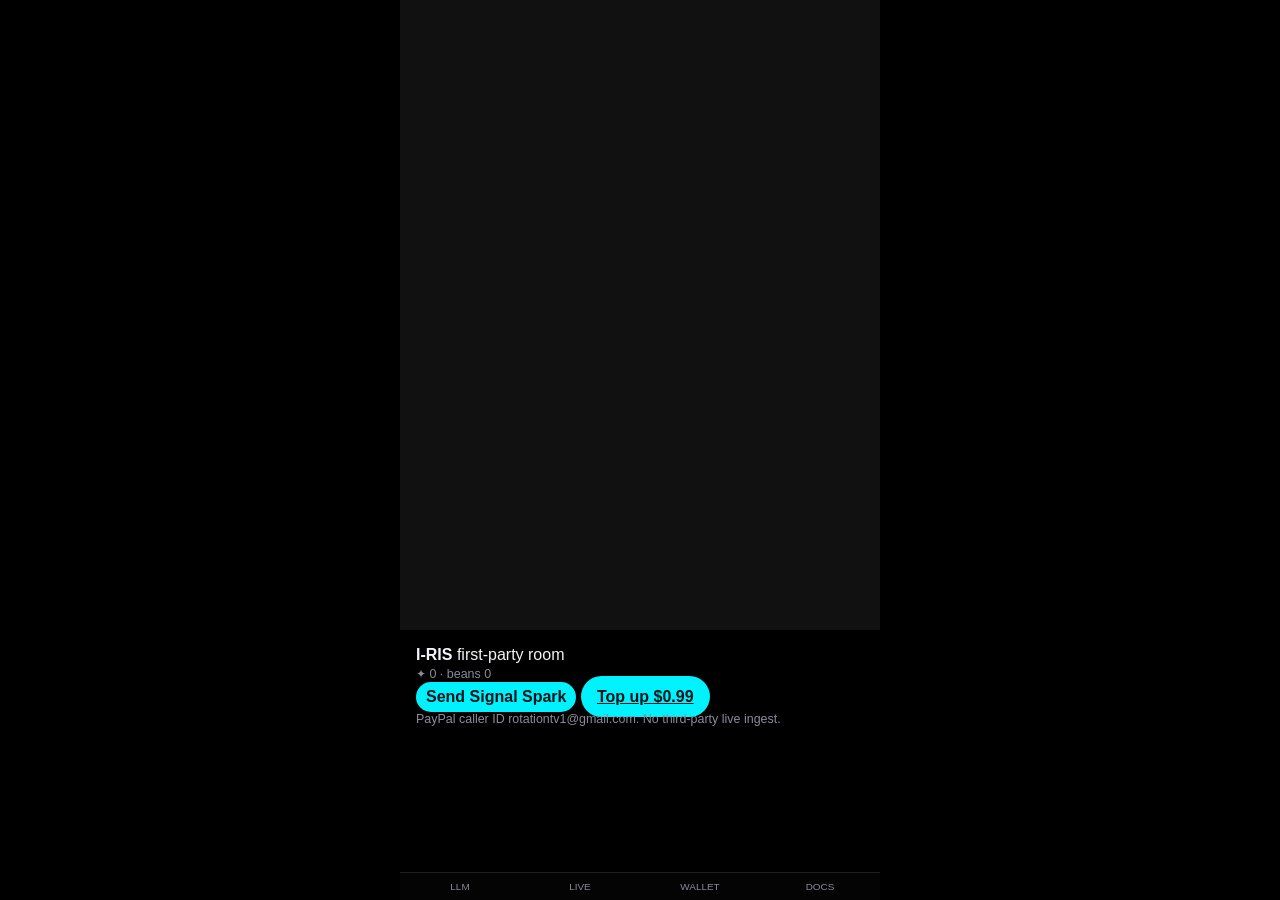
==== live.html @ bf8178ef "Restore Live PWA surface and gift/wallet seed data." ====
<!DOCTYPE html>
<html lang="en">
<head>
  <meta charset="UTF-8">
  <meta name="viewport" content="width=device-width, initial-scale=1, viewport-fit=cover">
  <title>Rotation Live</title>
  <meta name="theme-color" content="#050505">
  <link rel="manifest" href="create-manifest.json">
  <style>
    :root{--bg:#050505;--line:#1F1F28;--cyan:#00F2FE;--pink:#FF007A;--violet:#7928CA;--ink:#F4F4F8;--muted:#8B8B9A}
    *{box-sizing:border-box;margin:0;padding:0}html,body{height:100%;background:#000;color:var(--ink);font-family:-apple-system,sans-serif}
    button,input{font:inherit;color:inherit}a{color:var(--cyan)}
    .app{max-width:480px;margin:0 auto;min-height:100dvh;position:relative}
    .stage{min-height:70dvh;background:#111} .hud{padding:16px}
    .follow{background:var(--cyan);color:#041418;border:0;border-radius:999px;padding:6px 10px;font-weight:800}
    .page{padding:14px 14px 100px;background:var(--bg);min-height:100dvh}
    .hint{color:var(--muted);font-size:.78rem}
    .btn{border:0;border-radius:999px;padding:12px 16px;font-weight:800;background:var(--cyan);color:#041418}
    nav.foot{position:fixed;left:50%;bottom:0;transform:translateX(-50%);width:min(480px,100%);display:grid;grid-template-columns:repeat(4,1fr);background:#050505f0;border-top:1px solid var(--line);padding:8px 0 calc(8px + env(safe-area-inset-bottom))}
    nav.foot a{color:var(--muted);text-align:center;text-decoration:none;font-size:.62rem;text-transform:uppercase}
  </style>
</head>
<body>
  <div class="app" id="app"></div>
  <script src="api-config.js"></script>
  <script src="live-app.js"></script>
</body>
</html>
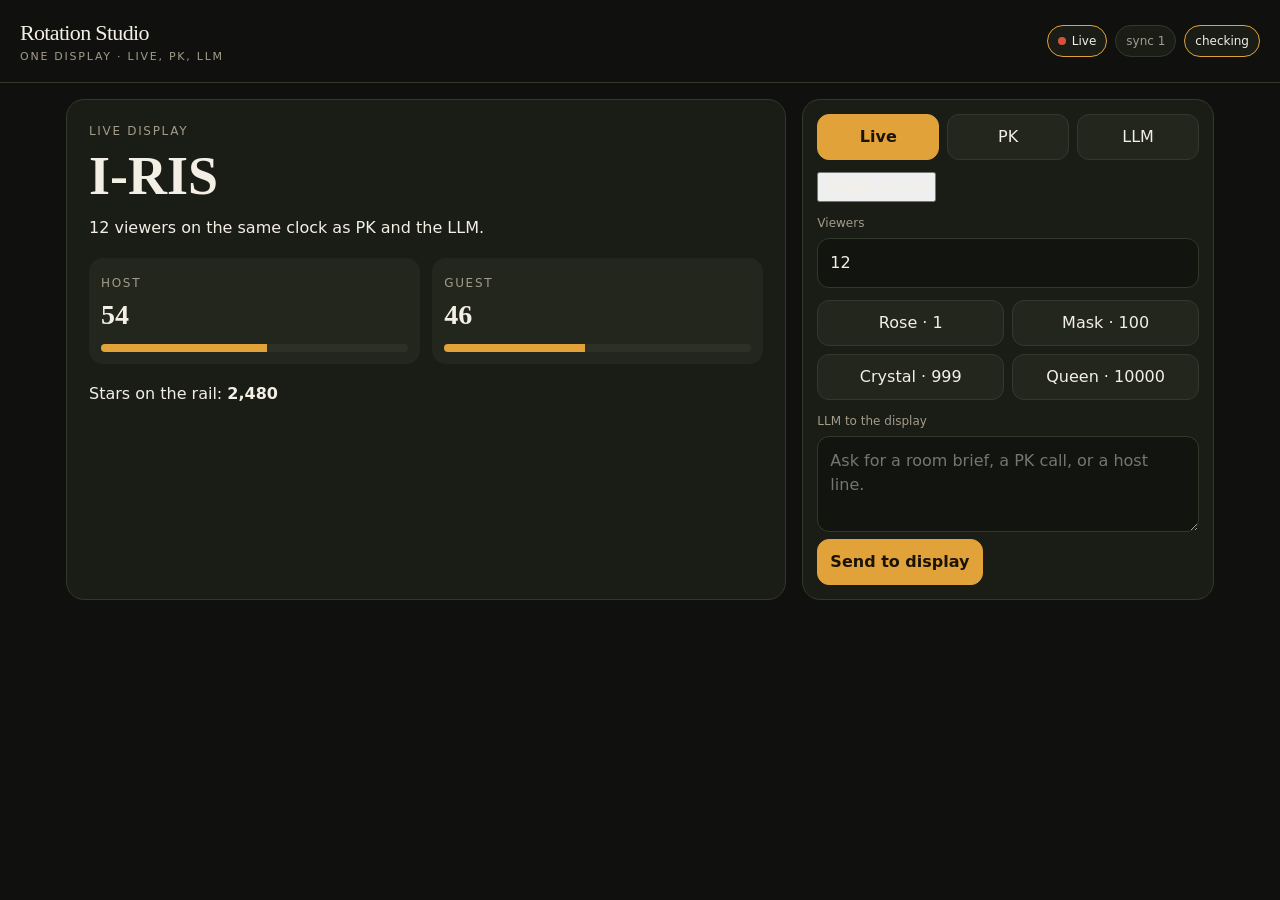
==== commit 10d5ecf3: "Rebuild Rotation Studio as one synced display. Live, PK, and the LLM share one stage. Pages publish " ====
--- a/live.html
+++ b/live.html
@@ -1,28 +1,3 @@
 <!DOCTYPE html>
-<html lang="en">
-<head>
-  <meta charset="UTF-8">
-  <meta name="viewport" content="width=device-width, initial-scale=1, viewport-fit=cover">
-  <title>Rotation Live</title>
-  <meta name="theme-color" content="#050505">
-  <link rel="manifest" href="create-manifest.json">
-  <style>
-    :root{--bg:#050505;--line:#1F1F28;--cyan:#00F2FE;--pink:#FF007A;--violet:#7928CA;--ink:#F4F4F8;--muted:#8B8B9A}
-    *{box-sizing:border-box;margin:0;padding:0}html,body{height:100%;background:#000;color:var(--ink);font-family:-apple-system,sans-serif}
-    button,input{font:inherit;color:inherit}a{color:var(--cyan)}
-    .app{max-width:480px;margin:0 auto;min-height:100dvh;position:relative}
-    .stage{min-height:70dvh;background:#111} .hud{padding:16px}
-    .follow{background:var(--cyan);color:#041418;border:0;border-radius:999px;padding:6px 10px;font-weight:800}
-    .page{padding:14px 14px 100px;background:var(--bg);min-height:100dvh}
-    .hint{color:var(--muted);font-size:.78rem}
-    .btn{border:0;border-radius:999px;padding:12px 16px;font-weight:800;background:var(--cyan);color:#041418}
-    nav.foot{position:fixed;left:50%;bottom:0;transform:translateX(-50%);width:min(480px,100%);display:grid;grid-template-columns:repeat(4,1fr);background:#050505f0;border-top:1px solid var(--line);padding:8px 0 calc(8px + env(safe-area-inset-bottom))}
-    nav.foot a{color:var(--muted);text-align:center;text-decoration:none;font-size:.62rem;text-transform:uppercase}
-  </style>
-</head>
-<body>
-  <div class="app" id="app"></div>
-  <script src="api-config.js"></script>
-  <script src="live-app.js"></script>
-</body>
-</html>
+<html lang="en"><head><meta charset="utf-8"><meta http-equiv="refresh" content="0;url=./?pane=live"><title>Live</title></head>
+<body><a href="./?pane=live">Live display</a></body></html>
